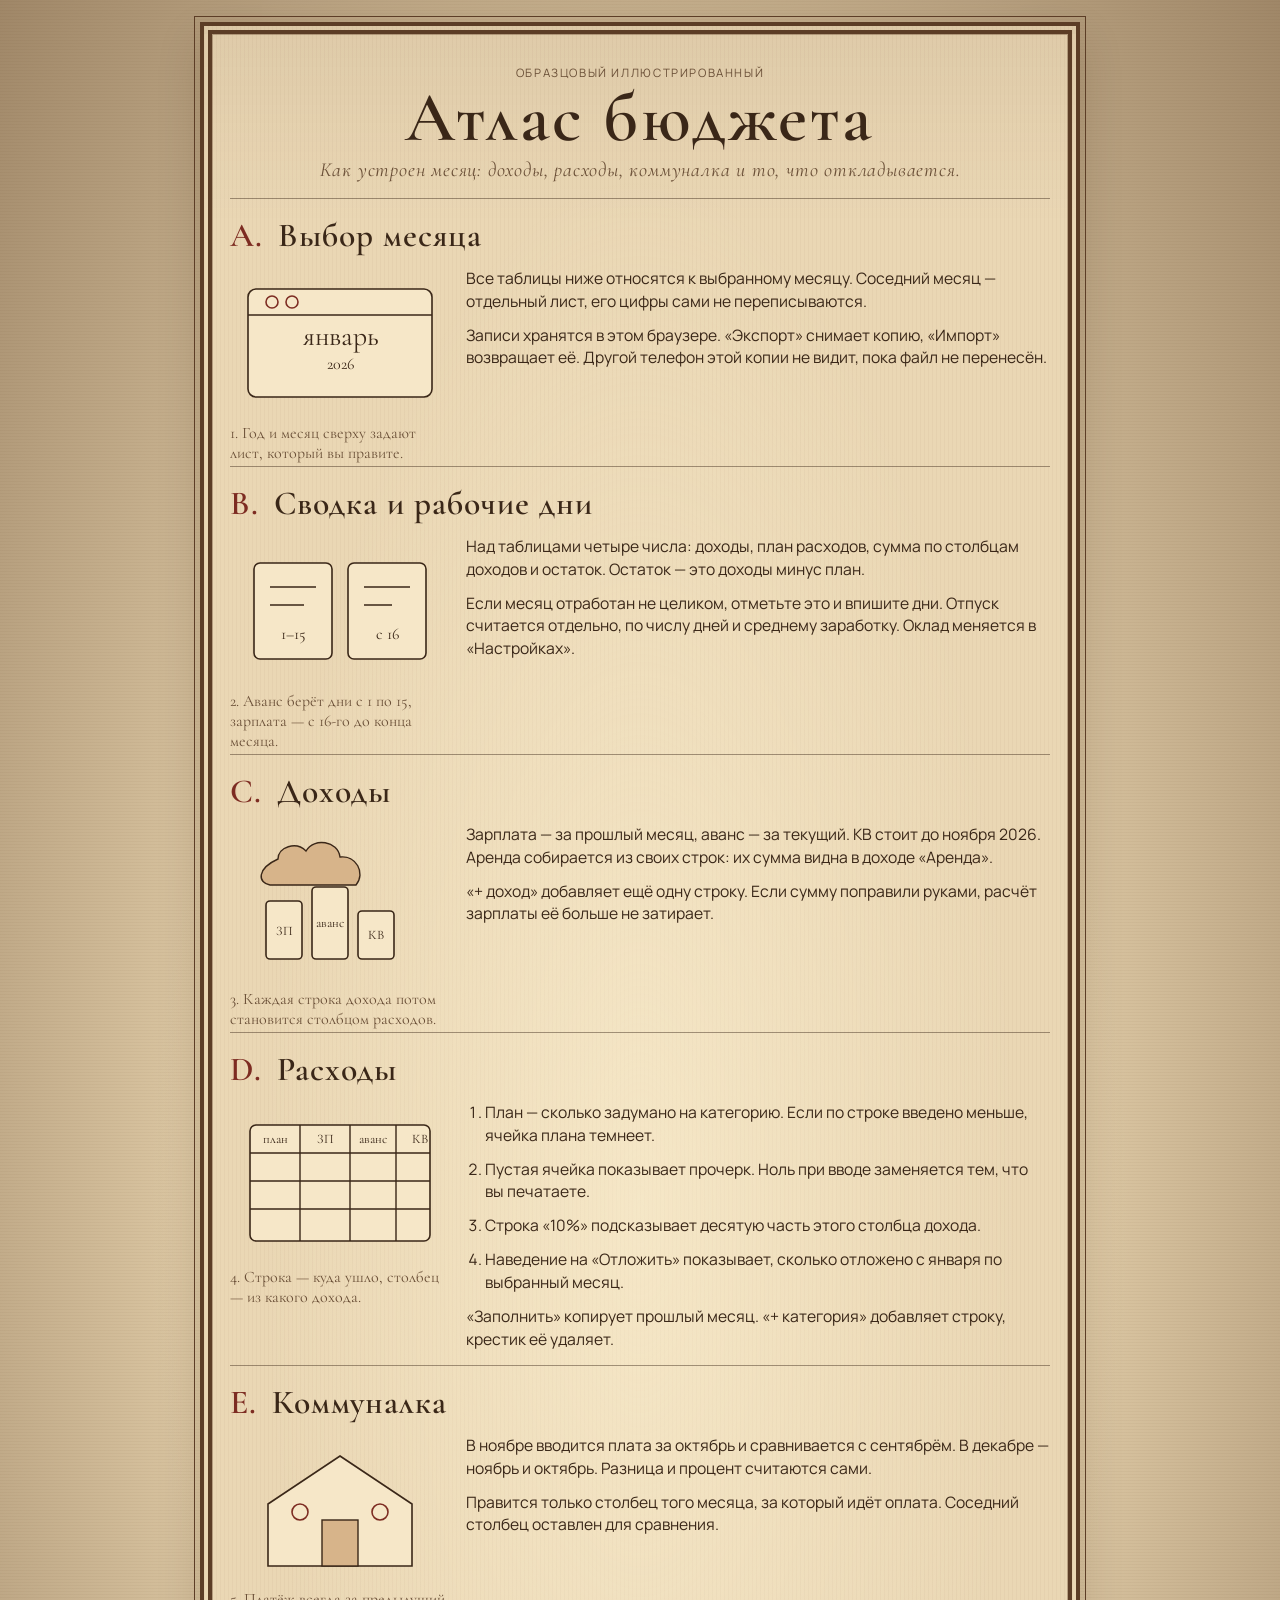
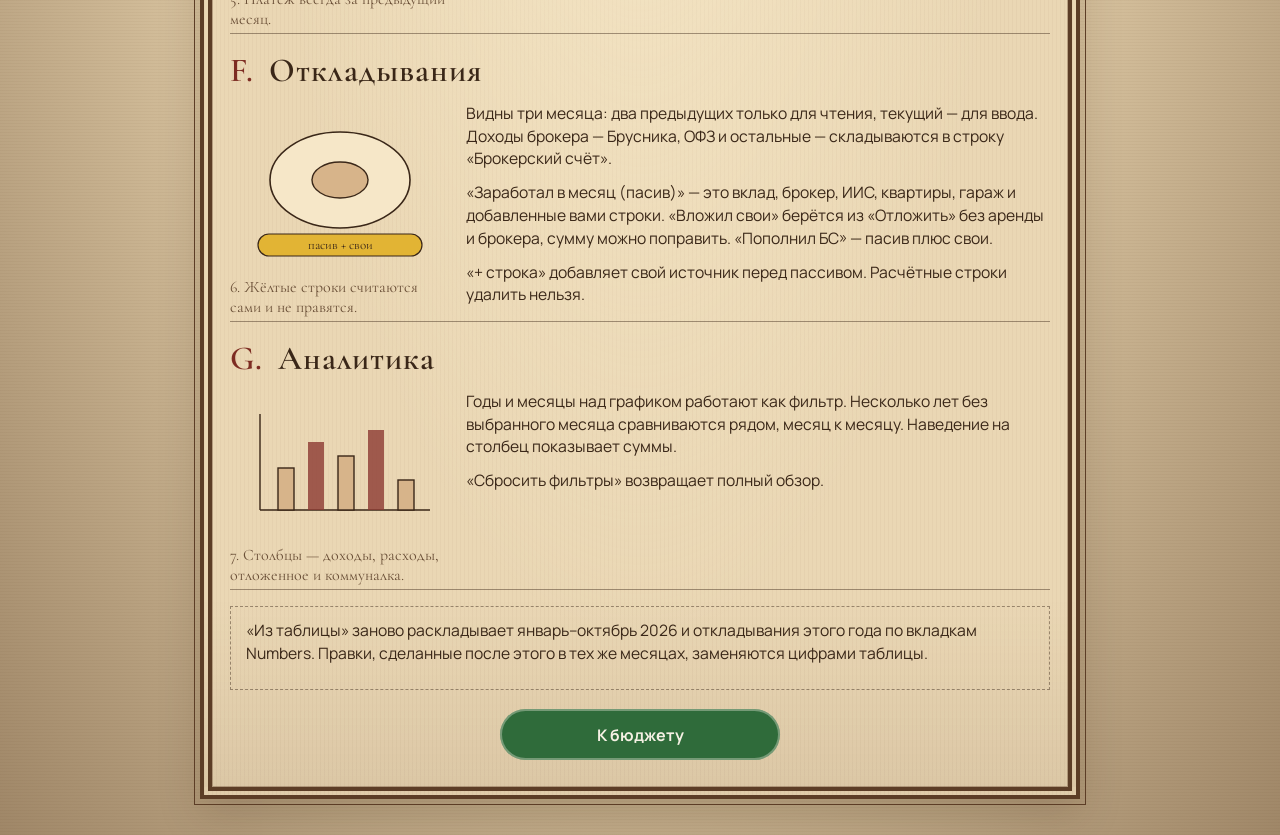
==== guide.html @ ce314560 "Fill own savings from set-aside columns except rent and broker. Co-authored-by: Cursor <cursoragent@" ====
<!DOCTYPE html>
<html lang="ru">
<head>
  <meta charset="UTF-8" />
  <meta name="viewport" content="width=device-width, initial-scale=1" />
  <title>Атлас бюджета</title>
  <link rel="preconnect" href="https://fonts.googleapis.com" />
  <link rel="preconnect" href="https://fonts.gstatic.com" crossorigin />
  <link href="https://fonts.googleapis.com/css2?family=Cormorant+Garamond:ital,wght@0,500;0,600;0,700;1,500&family=Manrope:wght@500;700&display=swap" rel="stylesheet" />
  <link rel="stylesheet" href="guide.css?v=1.24.0" />
</head>
<body>
  <article class="plate">
    <header class="mast">
      <p class="eyebrow">Образцовый иллюстрированный</p>
      <h1>Атлас бюджета</h1>
      <p class="lede">Как устроен месяц: доходы, расходы, коммуналка и то, что откладывается.</p>
    </header>

    <section class="block">
      <h2><span>A.</span> Выбор месяца</h2>
      <div class="row">
        <figure>
          <svg viewBox="0 0 220 150" aria-hidden="true">
            <rect x="18" y="22" width="184" height="108" rx="8" class="card" />
            <path d="M18 48h184" class="ink" />
            <circle cx="42" cy="35" r="6" class="mark" />
            <circle cx="62" cy="35" r="6" class="mark" />
            <text x="110" y="78" text-anchor="middle" class="label">январь</text>
            <text x="110" y="102" text-anchor="middle" class="small">2026</text>
          </svg>
          <figcaption>1. Год и месяц сверху задают лист, который вы правите.</figcaption>
        </figure>
        <div class="copy">
          <p>Все таблицы ниже относятся к выбранному месяцу. Соседний месяц — отдельный лист, его цифры сами не переписываются.</p>
          <p>Записи хранятся в этом браузере. «Экспорт» снимает копию, «Импорт» возвращает её. Другой телефон этой копии не видит, пока файл не перенесён.</p>
        </div>
      </div>
    </section>

    <section class="block">
      <h2><span>B.</span> Сводка и рабочие дни</h2>
      <div class="row">
        <figure>
          <svg viewBox="0 0 220 150" aria-hidden="true">
            <rect x="24" y="28" width="78" height="96" rx="6" class="card" />
            <rect x="118" y="28" width="78" height="96" rx="6" class="card" />
            <path d="M40 52h46M40 70h34M134 52h46M134 70h28" class="ink" />
            <text x="63" y="104" text-anchor="middle" class="small">1–15</text>
            <text x="157" y="104" text-anchor="middle" class="small">с 16</text>
          </svg>
          <figcaption>2. Аванс берёт дни с 1 по 15, зарплата — с 16-го до конца месяца.</figcaption>
        </figure>
        <div class="copy">
          <p>Над таблицами четыре числа: доходы, план расходов, сумма по столбцам доходов и остаток. Остаток — это доходы минус план.</p>
          <p>Если месяц отработан не целиком, отметьте это и впишите дни. Отпуск считается отдельно, по числу дней и среднему заработку. Оклад меняется в «Настройках».</p>
        </div>
      </div>
    </section>

    <section class="block">
      <h2><span>C.</span> Доходы</h2>
      <div class="row">
        <figure>
          <svg viewBox="0 0 220 160" aria-hidden="true">
            <path d="M48 36c0-12 18-18 28-8 8-14 32-10 34 6 16-2 26 16 16 28H40c-12-2-14-16 8-26z" class="wash" />
            <rect x="36" y="78" width="36" height="58" rx="4" class="card" />
            <rect x="82" y="64" width="36" height="72" rx="4" class="card" />
            <rect x="128" y="88" width="36" height="48" rx="4" class="card" />
            <text x="54" y="112" text-anchor="middle" class="tiny">ЗП</text>
            <text x="100" y="104" text-anchor="middle" class="tiny">аванс</text>
            <text x="146" y="116" text-anchor="middle" class="tiny">КВ</text>
          </svg>
          <figcaption>3. Каждая строка дохода потом становится столбцом расходов.</figcaption>
        </figure>
        <div class="copy">
          <p>Зарплата — за прошлый месяц, аванс — за текущий. КВ стоит до ноября 2026. Аренда собирается из своих строк: их сумма видна в доходе «Аренда».</p>
          <p>«+ доход» добавляет ещё одну строку. Если сумму поправили руками, расчёт зарплаты её больше не затирает.</p>
        </div>
      </div>
    </section>

    <section class="block">
      <h2><span>D.</span> Расходы</h2>
      <div class="row">
        <figure>
          <svg viewBox="0 0 220 160" aria-hidden="true">
            <rect x="20" y="24" width="180" height="116" rx="6" class="card" />
            <path d="M20 52h180M20 80h180M20 108h180M70 24v116M120 24v116M166 24v116" class="ink" />
            <text x="45" y="42" text-anchor="middle" class="tiny">план</text>
            <text x="95" y="42" text-anchor="middle" class="tiny">ЗП</text>
            <text x="143" y="42" text-anchor="middle" class="tiny">аванс</text>
            <text x="190" y="42" text-anchor="middle" class="tiny">КВ</text>
          </svg>
          <figcaption>4. Строка — куда ушло, столбец — из какого дохода.</figcaption>
        </figure>
        <div class="copy">
          <ol>
            <li>План — сколько задумано на категорию. Если по строке введено меньше, ячейка плана темнеет.</li>
            <li>Пустая ячейка показывает прочерк. Ноль при вводе заменяется тем, что вы печатаете.</li>
            <li>Строка «10%» подсказывает десятую часть этого столбца дохода.</li>
            <li>Наведение на «Отложить» показывает, сколько отложено с января по выбранный месяц.</li>
          </ol>
          <p>«Заполнить» копирует прошлый месяц. «+ категория» добавляет строку, крестик её удаляет.</p>
        </div>
      </div>
    </section>

    <section class="block">
      <h2><span>E.</span> Коммуналка</h2>
      <div class="row">
        <figure>
          <svg viewBox="0 0 220 150" aria-hidden="true">
            <path d="M110 22l72 48v62H38V70z" class="card" />
            <rect x="92" y="86" width="36" height="46" class="wash" />
            <circle cx="70" cy="78" r="8" class="mark" />
            <circle cx="150" cy="78" r="8" class="mark" />
          </svg>
          <figcaption>5. Платёж всегда за предыдущий месяц.</figcaption>
        </figure>
        <div class="copy">
          <p>В ноябре вводится плата за октябрь и сравнивается с сентябрём. В декабре — ноябрь и октябрь. Разница и процент считаются сами.</p>
          <p>Правится только столбец того месяца, за который идёт оплата. Соседний столбец оставлен для сравнения.</p>
        </div>
      </div>
    </section>

    <section class="block">
      <h2><span>F.</span> Откладывания</h2>
      <div class="row">
        <figure>
          <svg viewBox="0 0 220 170" aria-hidden="true">
            <ellipse cx="110" cy="78" rx="70" ry="48" class="card" />
            <ellipse cx="110" cy="78" rx="28" ry="18" class="wash" />
            <rect x="28" y="132" width="164" height="22" rx="11" class="gold" />
            <text x="110" y="147" text-anchor="middle" class="tiny">пасив + свои</text>
          </svg>
          <figcaption>6. Жёлтые строки считаются сами и не правятся.</figcaption>
        </figure>
        <div class="copy">
          <p>Видны три месяца: два предыдущих только для чтения, текущий — для ввода. Доходы брокера — Брусника, ОФЗ и остальные — складываются в строку «Брокерский счёт».</p>
          <p>«Заработал в месяц (пасив)» — это вклад, брокер, ИИС, квартиры, гараж и добавленные вами строки. «Вложил свои» берётся из «Отложить» без аренды и брокера, сумму можно поправить. «Пополнил БС» — пасив плюс свои.</p>
          <p>«+ строка» добавляет свой источник перед пассивом. Расчётные строки удалить нельзя.</p>
        </div>
      </div>
    </section>

    <section class="block">
      <h2><span>G.</span> Аналитика</h2>
      <div class="row">
        <figure>
          <svg viewBox="0 0 220 150" aria-hidden="true">
            <path d="M30 120h170M30 120V24" class="ink" />
            <rect x="48" y="78" width="16" height="42" class="wash" />
            <rect x="78" y="52" width="16" height="68" class="mark-fill" />
            <rect x="108" y="66" width="16" height="54" class="wash" />
            <rect x="138" y="40" width="16" height="80" class="mark-fill" />
            <rect x="168" y="90" width="16" height="30" class="wash" />
          </svg>
          <figcaption>7. Столбцы — доходы, расходы, отложенное и коммуналка.</figcaption>
        </figure>
        <div class="copy">
          <p>Годы и месяцы над графиком работают как фильтр. Несколько лет без выбранного месяца сравниваются рядом, месяц к месяцу. Наведение на столбец показывает суммы.</p>
          <p>«Сбросить фильтры» возвращает полный обзор.</p>
        </div>
      </div>
    </section>

    <aside class="note">
      <p>«Из таблицы» заново раскладывает январь–октябрь 2026 и откладывания этого года по вкладкам Numbers. Правки, сделанные после этого в тех же месяцах, заменяются цифрами таблицы.</p>
    </aside>

    <a class="seal" href="index.html">К бюджету</a>
  </article>
</body>
</html>
---- guide.css ----
:root {
  --ink: #3a2718;
  --ink-soft: #6b5038;
  --paper: #e7d3ae;
  --paper-deep: #c9ae7e;
  --line: rgba(58, 39, 24, 0.45);
  --blood: #7d2c22;
  --gold: #e2b434;
}

* { box-sizing: border-box; }

body {
  margin: 0;
  min-height: 100vh;
  color: var(--ink);
  font-family: "Manrope", sans-serif;
  background:
    radial-gradient(ellipse at center, rgba(255, 236, 196, 0.35), transparent 55%),
    radial-gradient(ellipse at center, transparent 40%, rgba(72, 42, 18, 0.45) 100%),
    repeating-linear-gradient(0deg, rgba(90, 55, 20, 0.04) 0 1px, transparent 1px 3px),
    var(--paper);
}

.plate {
  width: min(880px, calc(100% - 1.5rem));
  margin: 1.4rem auto 2.2rem;
  padding: 1.5rem 1.15rem 1.7rem;
  border: 12px double #5c3d26;
  outline: 1px solid #5c3d26;
  outline-offset: 5px;
  background:
    radial-gradient(ellipse at center, rgba(255, 244, 214, 0.55), transparent 62%),
    linear-gradient(180deg, rgba(92, 61, 38, 0.08), transparent 8% 92%, rgba(92, 61, 38, 0.1)),
    repeating-linear-gradient(90deg, rgba(90, 55, 20, 0.035) 0 1px, transparent 1px 4px),
    #ead7b4;
  box-shadow:
    inset 0 0 0 1px rgba(92, 61, 38, 0.35),
    0 18px 40px rgba(48, 28, 10, 0.18);
}

.mast {
  text-align: center;
  padding: 0.4rem 0.6rem 1rem;
  border-bottom: 1px solid var(--line);
}

.eyebrow,
.lede {
  margin: 0;
  letter-spacing: 0.14em;
  text-transform: uppercase;
  font-size: 0.72rem;
  color: var(--ink-soft);
}

h1 {
  margin: 0.35rem 0;
  font-family: "Cormorant Garamond", serif;
  font-size: clamp(2.6rem, 8vw, 4.4rem);
  font-weight: 600;
  letter-spacing: 0.04em;
  line-height: 0.95;
}

.lede {
  letter-spacing: 0.04em;
  text-transform: none;
  font-family: "Cormorant Garamond", serif;
  font-size: 1.25rem;
  font-style: italic;
}

.block {
  padding: 1rem 0 0.2rem;
  border-bottom: 1px solid var(--line);
}

h2 {
  margin: 0 0 0.7rem;
  font-family: "Cormorant Garamond", serif;
  font-size: clamp(1.6rem, 4vw, 2.1rem);
  font-weight: 600;
  letter-spacing: 0.03em;
}

h2 span {
  color: var(--blood);
  margin-right: 0.35rem;
}

.row {
  display: grid;
  grid-template-columns: 220px 1fr;
  gap: 1rem;
  align-items: start;
}

figure {
  margin: 0;
}

svg {
  width: 100%;
  height: auto;
  display: block;
}

.card {
  fill: #f6e7c8;
  stroke: var(--ink);
  stroke-width: 1.6;
}

.ink {
  fill: none;
  stroke: var(--ink);
  stroke-width: 1.4;
}

.wash {
  fill: #d7b48a;
  stroke: var(--ink);
  stroke-width: 1.4;
}

.mark {
  fill: none;
  stroke: var(--blood);
  stroke-width: 1.6;
}

.mark-fill {
  fill: #8d3a32;
  opacity: 0.8;
}

.gold {
  fill: var(--gold);
  stroke: var(--ink);
  stroke-width: 1.2;
}

.label,
.small,
.tiny {
  fill: var(--ink);
  font-family: "Cormorant Garamond", serif;
}

.label { font-size: 28px; }
.small { font-size: 16px; }
.tiny { font-size: 13px; }

figcaption {
  margin-top: 0.35rem;
  font-family: "Cormorant Garamond", serif;
  font-size: 1rem;
  line-height: 1.25;
  color: var(--ink-soft);
}

.copy p,
.copy li,
.note p {
  margin: 0 0 0.7rem;
  font-size: 0.98rem;
  line-height: 1.45;
}

.copy ol {
  margin: 0 0 0.7rem;
  padding-left: 1.15rem;
}

.copy li + li { margin-top: 0.35rem; }

.note {
  margin-top: 1rem;
  padding: 0.8rem 0.9rem;
  border: 1px dashed var(--line);
}

.seal {
  display: flex;
  align-items: center;
  justify-content: center;
  width: min(100%, 280px);
  min-height: 3.2rem;
  margin: 1.2rem auto 0;
  border-radius: 999px;
  background: #2f6b3a;
  color: #f6f1e4;
  font-weight: 700;
  text-decoration: none;
  box-shadow: inset 0 0 0 2px rgba(246, 241, 228, 0.35);
}

@media (max-width: 680px) {
  .plate { outline-offset: 3px; }
  .row { grid-template-columns: 1fr; }
  figure { max-width: 240px; }
}
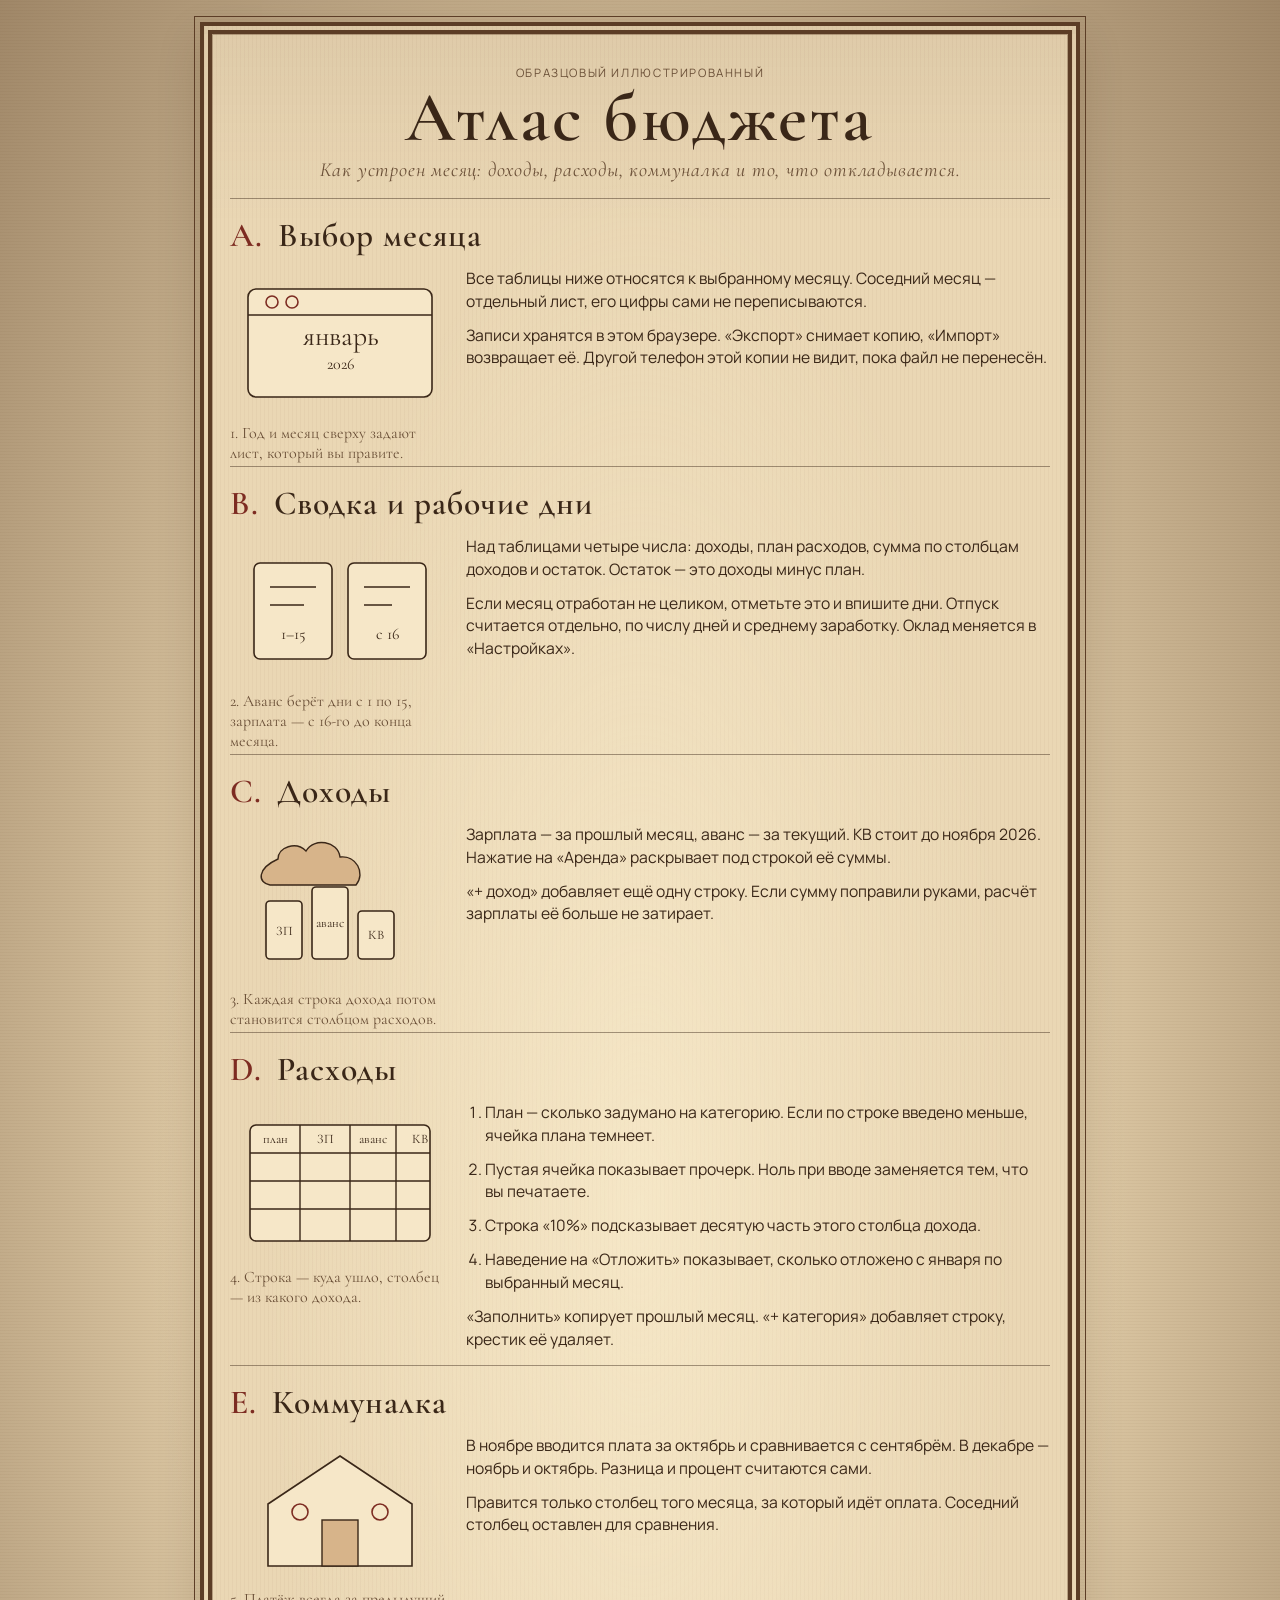
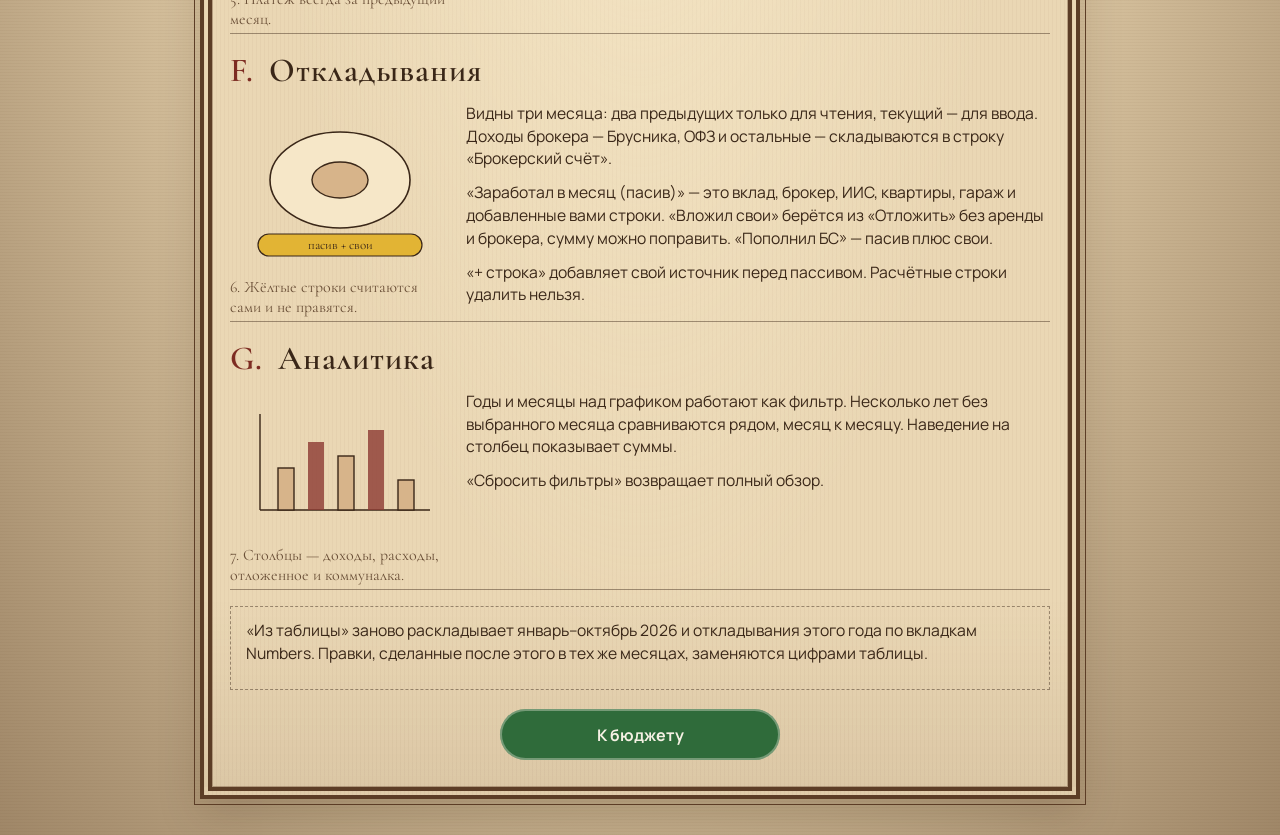
==== commit 027b6139: "Remove the IIS 3 row from savings on every month. Co-authored-by: Cursor <cursoragent@cursor.com>" ====
--- a/guide.html
+++ b/guide.html
@@ -7,7 +7,7 @@
   <link rel="preconnect" href="https://fonts.googleapis.com" />
   <link rel="preconnect" href="https://fonts.gstatic.com" crossorigin />
   <link href="https://fonts.googleapis.com/css2?family=Cormorant+Garamond:ital,wght@0,500;0,600;0,700;1,500&family=Manrope:wght@500;700&display=swap" rel="stylesheet" />
-  <link rel="stylesheet" href="guide.css?v=1.24.0" />
+  <link rel="stylesheet" href="guide.css?v=1.26.0" />
 </head>
 <body>
   <article class="plate">
@@ -74,7 +74,7 @@
           <figcaption>3. Каждая строка дохода потом становится столбцом расходов.</figcaption>
         </figure>
         <div class="copy">
-          <p>Зарплата — за прошлый месяц, аванс — за текущий. КВ стоит до ноября 2026. Аренда собирается из своих строк: их сумма видна в доходе «Аренда».</p>
+          <p>Зарплата — за прошлый месяц, аванс — за текущий. КВ стоит до ноября 2026. Нажатие на «Аренда» раскрывает под строкой её суммы.</p>
           <p>«+ доход» добавляет ещё одну строку. Если сумму поправили руками, расчёт зарплаты её больше не затирает.</p>
         </div>
       </div>
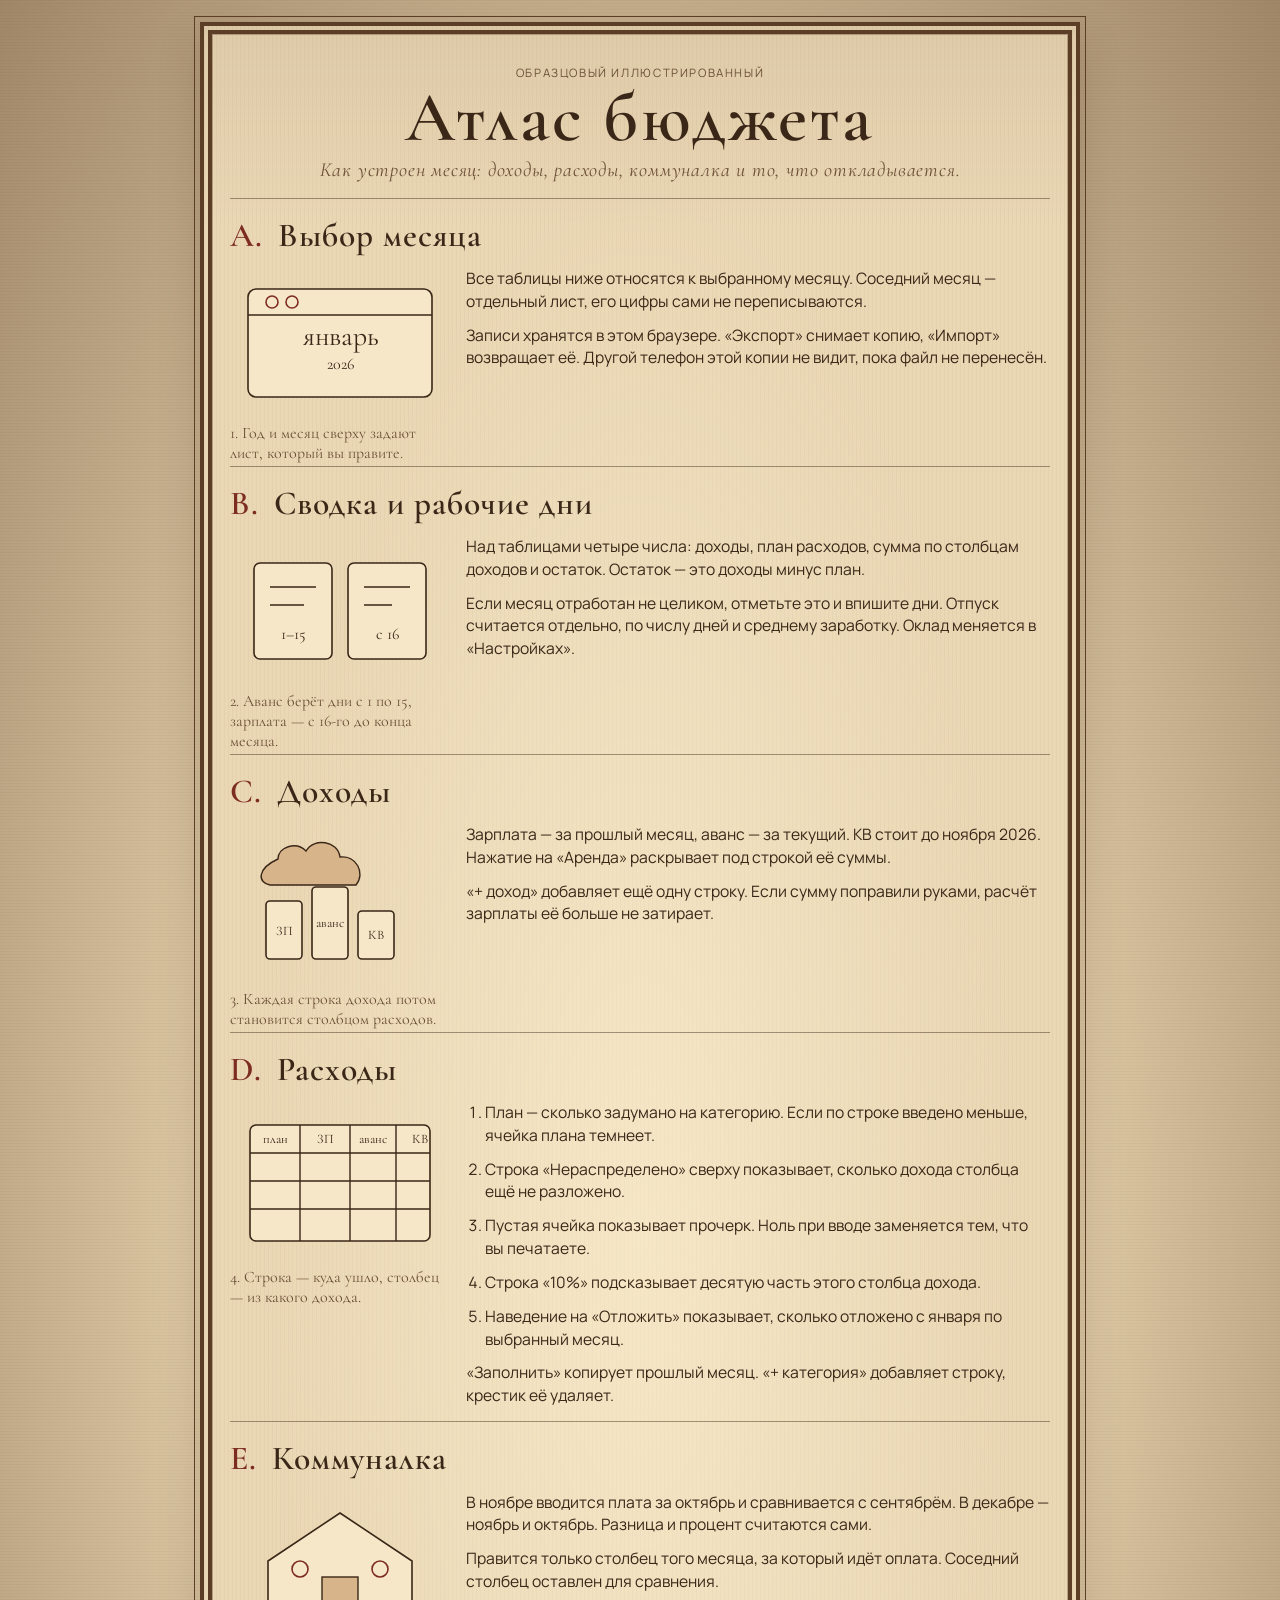
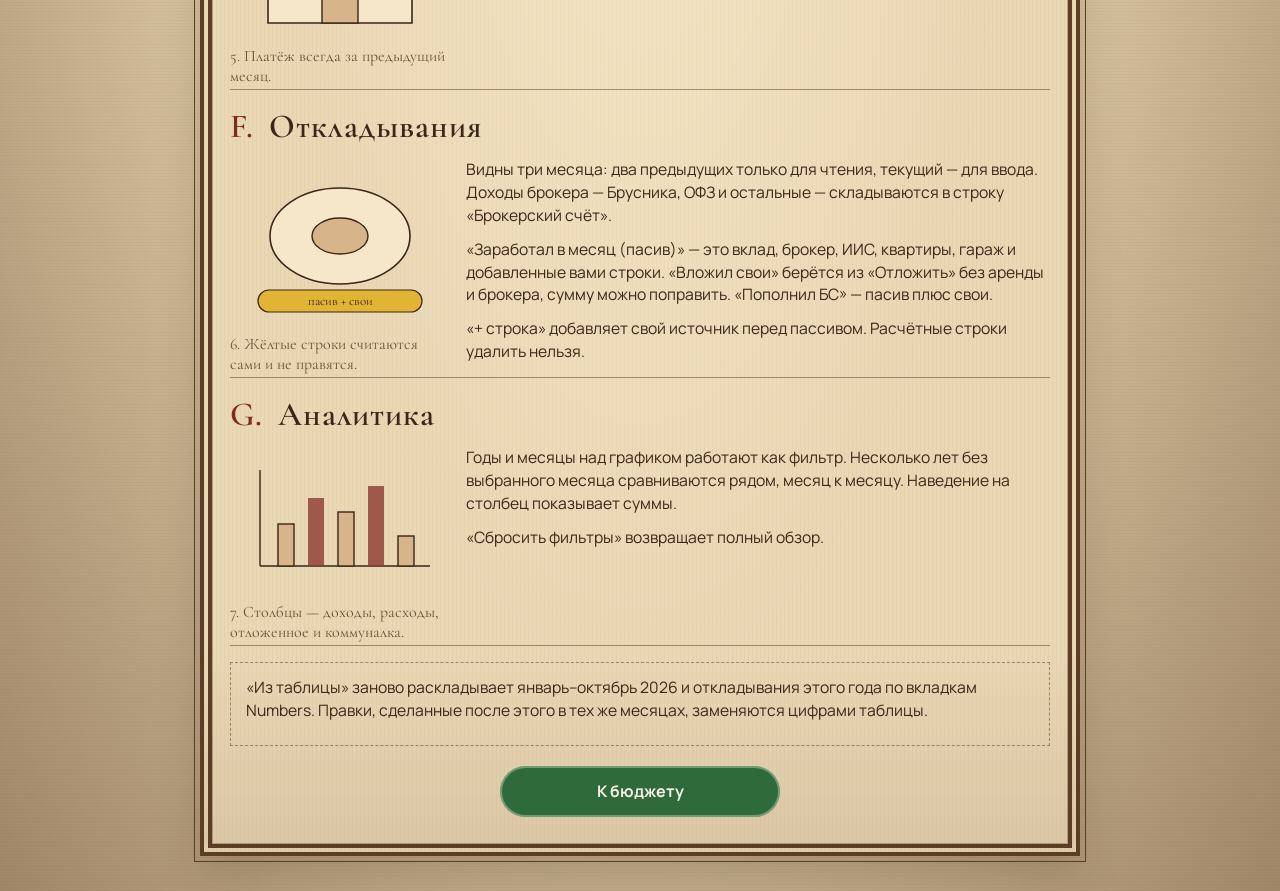
==== commit 579f2a16: "Show how much income is still unallocated at the top of expenses. Co-authored-by: Cursor <cursoragen" ====
--- a/guide.html
+++ b/guide.html
@@ -7,7 +7,7 @@
   <link rel="preconnect" href="https://fonts.googleapis.com" />
   <link rel="preconnect" href="https://fonts.gstatic.com" crossorigin />
   <link href="https://fonts.googleapis.com/css2?family=Cormorant+Garamond:ital,wght@0,500;0,600;0,700;1,500&family=Manrope:wght@500;700&display=swap" rel="stylesheet" />
-  <link rel="stylesheet" href="guide.css?v=1.26.0" />
+  <link rel="stylesheet" href="guide.css?v=1.28.0" />
 </head>
 <body>
   <article class="plate">
@@ -97,6 +97,7 @@
         <div class="copy">
           <ol>
             <li>План — сколько задумано на категорию. Если по строке введено меньше, ячейка плана темнеет.</li>
+            <li>Строка «Нераспределено» сверху показывает, сколько дохода столбца ещё не разложено.</li>
             <li>Пустая ячейка показывает прочерк. Ноль при вводе заменяется тем, что вы печатаете.</li>
             <li>Строка «10%» подсказывает десятую часть этого столбца дохода.</li>
             <li>Наведение на «Отложить» показывает, сколько отложено с января по выбранный месяц.</li>
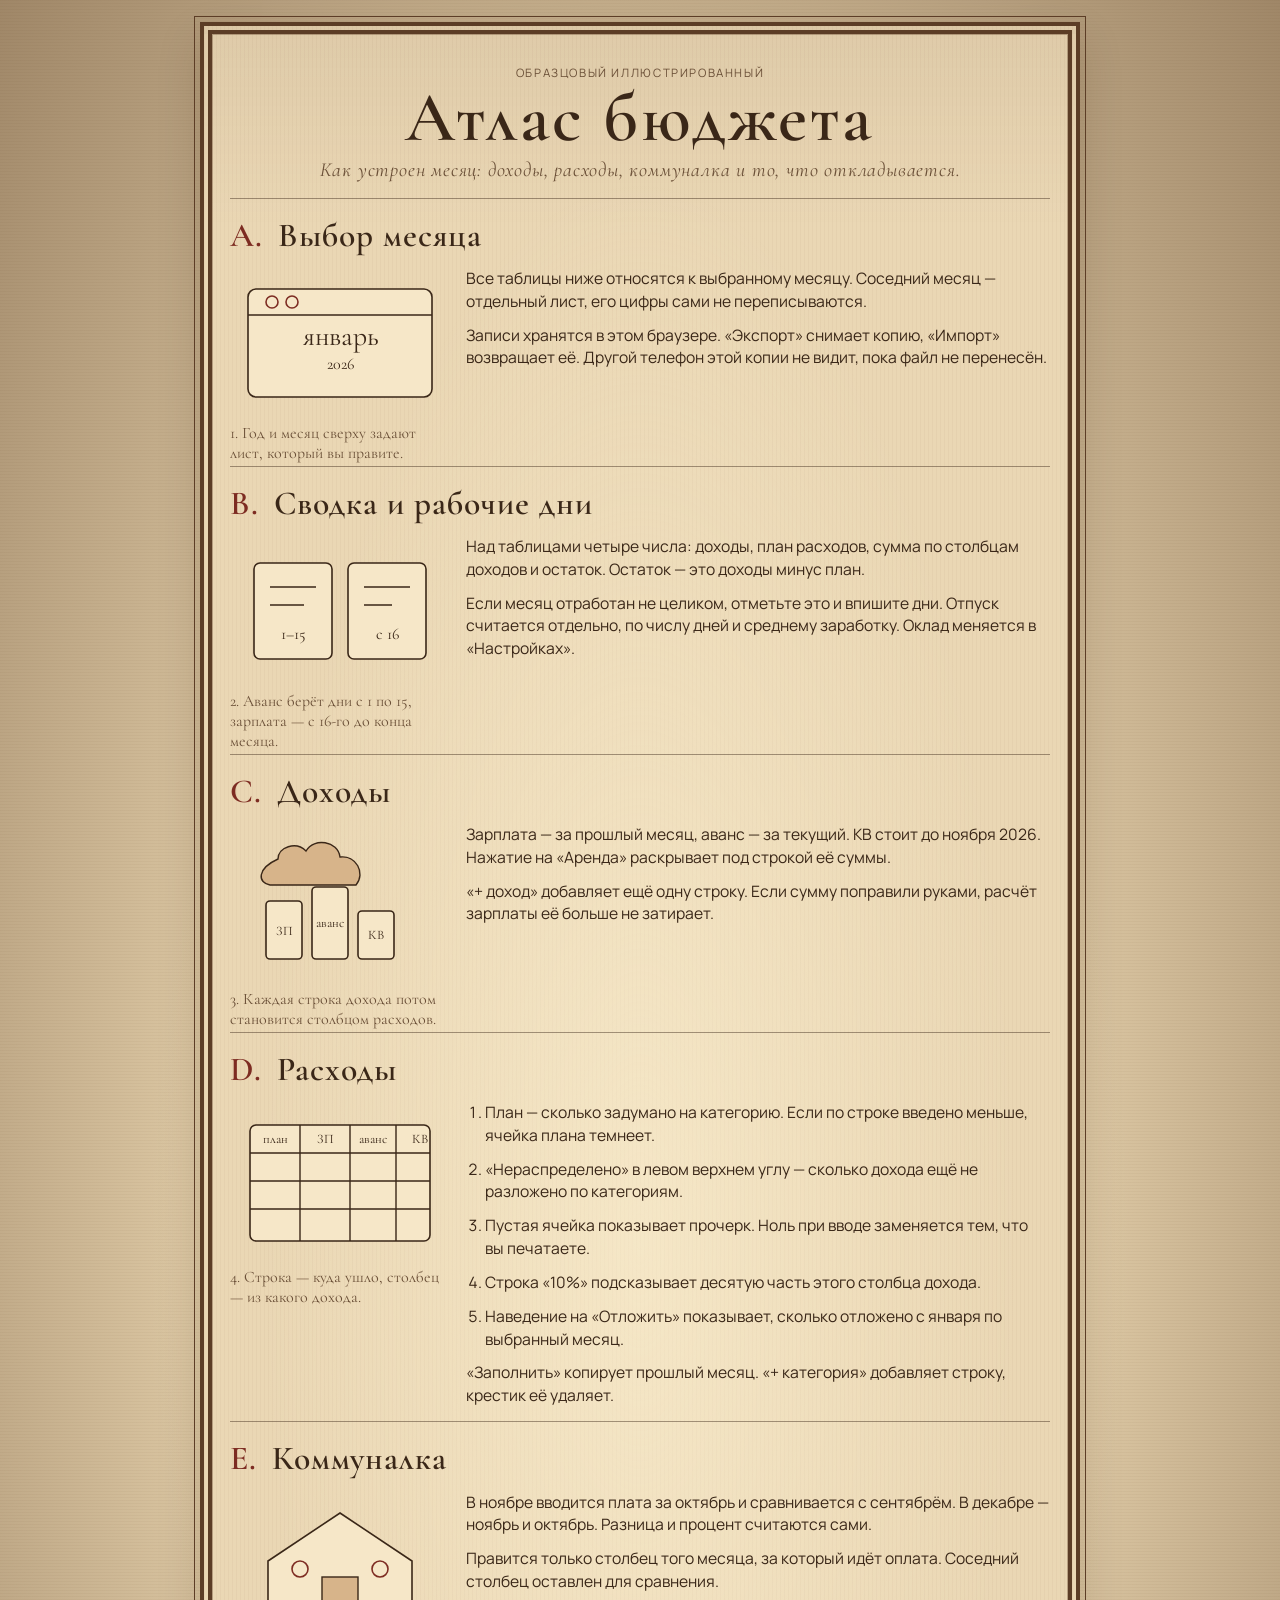
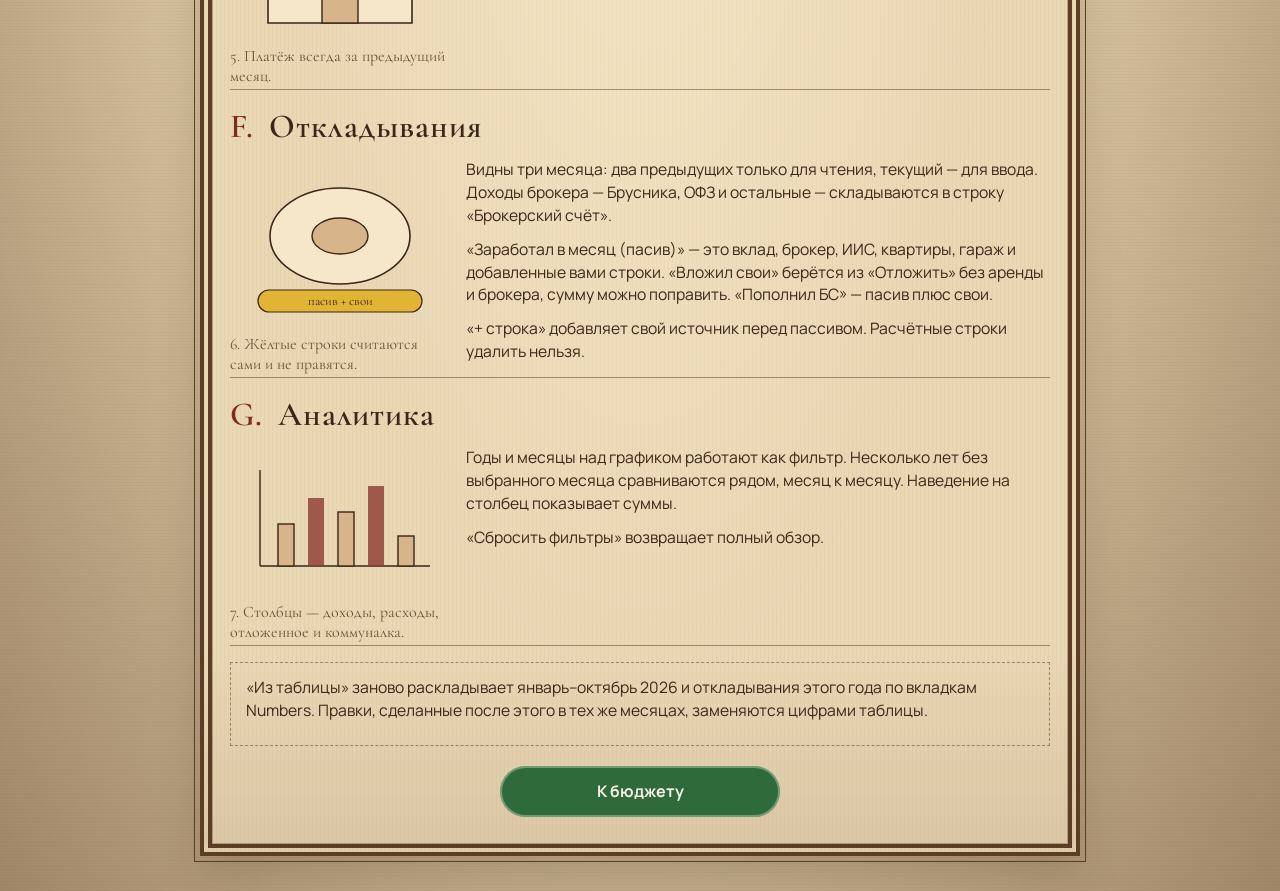
==== commit 888b5fe3: "Show the unallocated amount as text in the top-left of expenses. Co-authored-by: Cursor <cursoragent" ====
--- a/guide.html
+++ b/guide.html
@@ -7,7 +7,7 @@
   <link rel="preconnect" href="https://fonts.googleapis.com" />
   <link rel="preconnect" href="https://fonts.gstatic.com" crossorigin />
   <link href="https://fonts.googleapis.com/css2?family=Cormorant+Garamond:ital,wght@0,500;0,600;0,700;1,500&family=Manrope:wght@500;700&display=swap" rel="stylesheet" />
-  <link rel="stylesheet" href="guide.css?v=1.28.0" />
+  <link rel="stylesheet" href="guide.css?v=1.28.2" />
 </head>
 <body>
   <article class="plate">
@@ -97,7 +97,7 @@
         <div class="copy">
           <ol>
             <li>План — сколько задумано на категорию. Если по строке введено меньше, ячейка плана темнеет.</li>
-            <li>Строка «Нераспределено» сверху показывает, сколько дохода столбца ещё не разложено.</li>
+            <li>«Нераспределено» в левом верхнем углу — сколько дохода ещё не разложено по категориям.</li>
             <li>Пустая ячейка показывает прочерк. Ноль при вводе заменяется тем, что вы печатаете.</li>
             <li>Строка «10%» подсказывает десятую часть этого столбца дохода.</li>
             <li>Наведение на «Отложить» показывает, сколько отложено с января по выбранный месяц.</li>
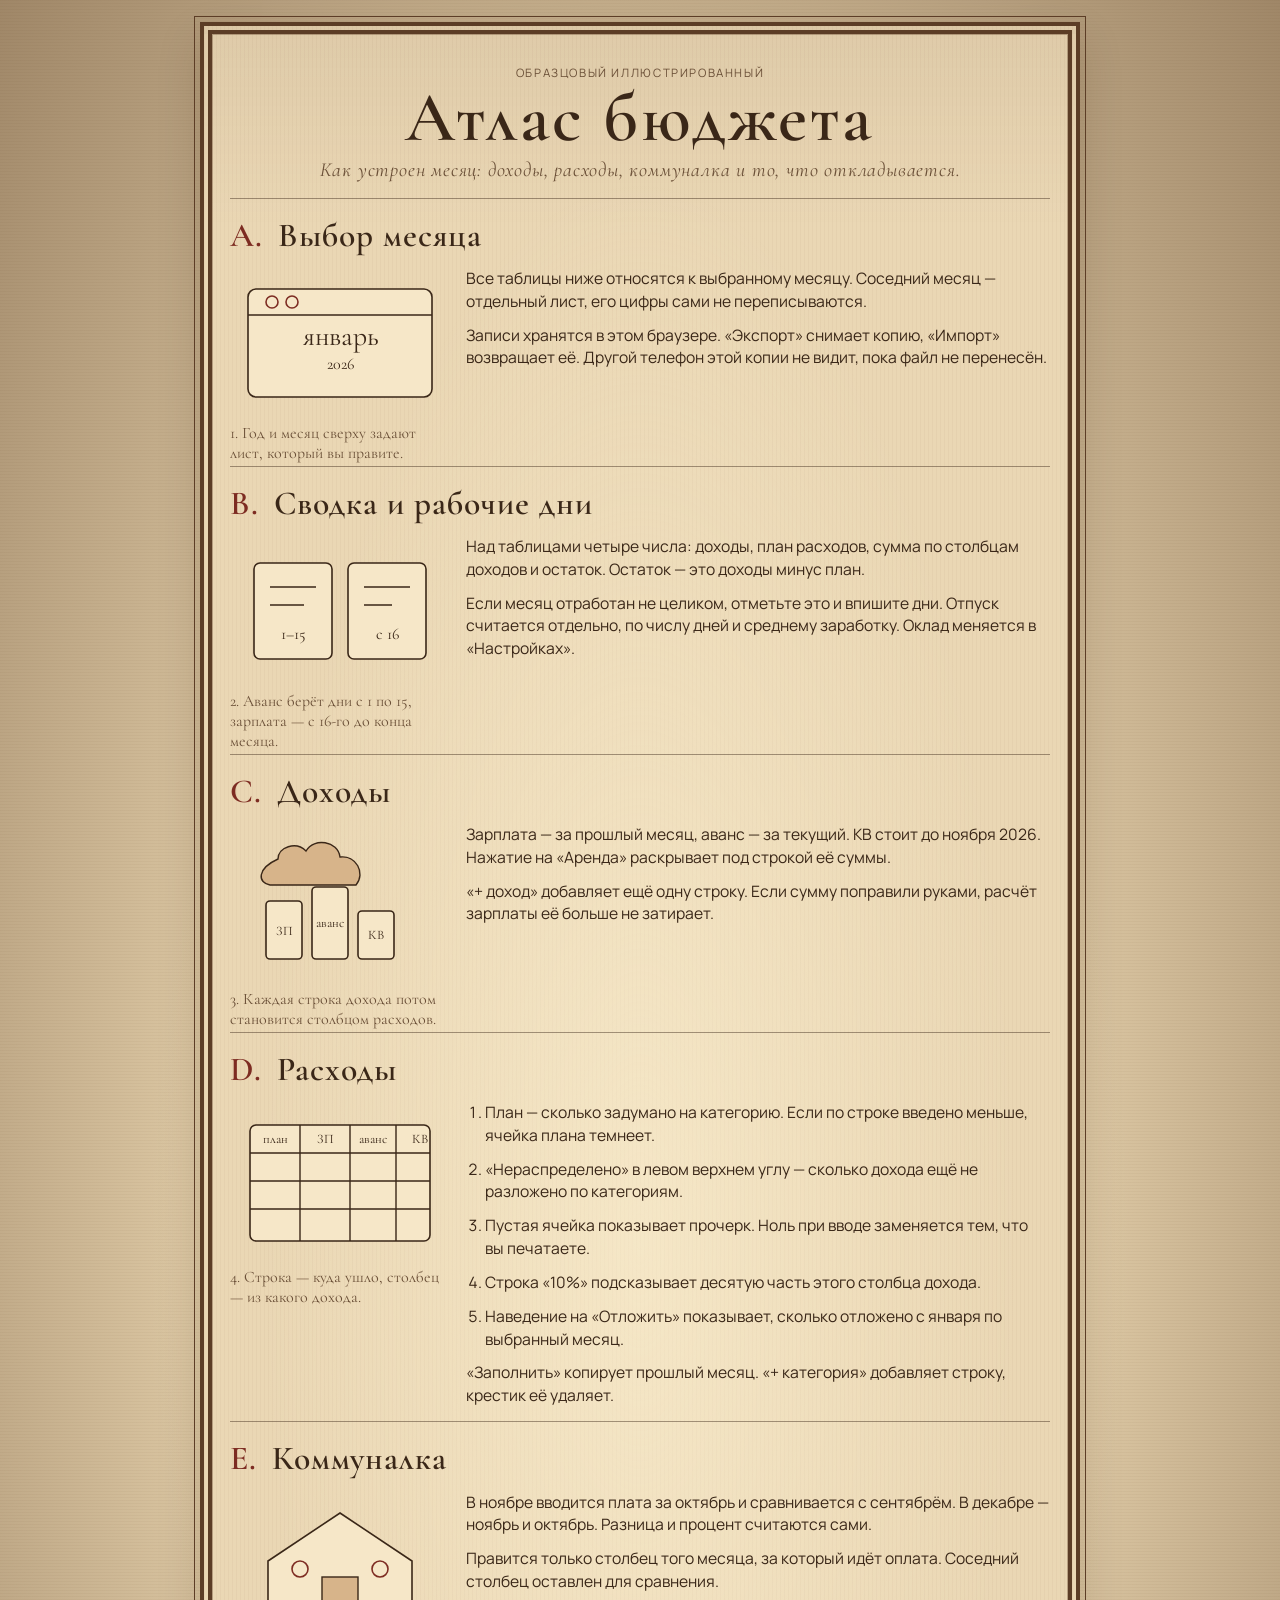
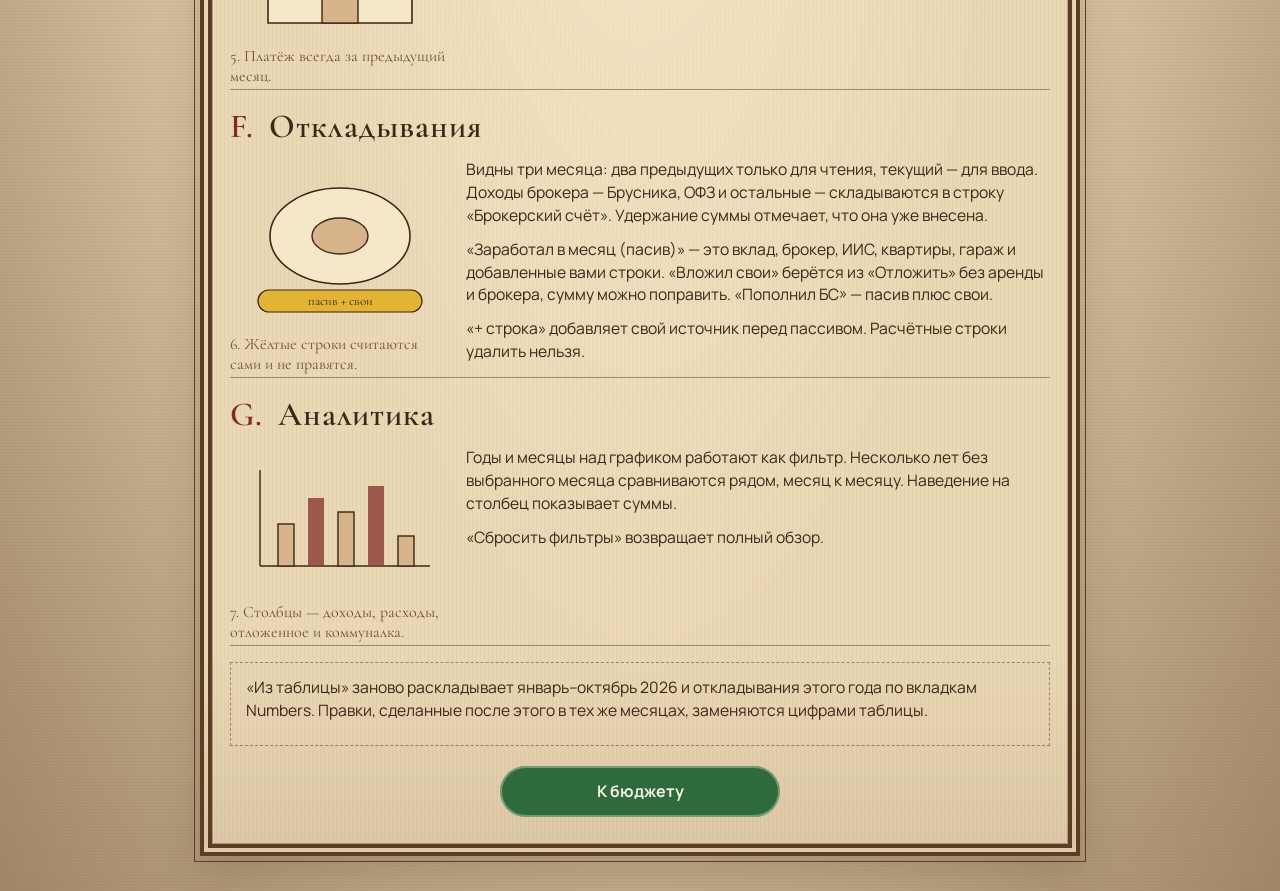
==== commit 7e5db9b2: "Mark a savings amount as paid by holding the cell. Co-authored-by: Cursor <cursoragent@cursor.com>" ====
--- a/guide.html
+++ b/guide.html
@@ -7,7 +7,7 @@
   <link rel="preconnect" href="https://fonts.googleapis.com" />
   <link rel="preconnect" href="https://fonts.gstatic.com" crossorigin />
   <link href="https://fonts.googleapis.com/css2?family=Cormorant+Garamond:ital,wght@0,500;0,600;0,700;1,500&family=Manrope:wght@500;700&display=swap" rel="stylesheet" />
-  <link rel="stylesheet" href="guide.css?v=1.28.2" />
+  <link rel="stylesheet" href="guide.css?v=1.28.3" />
 </head>
 <body>
   <article class="plate">
@@ -139,7 +139,7 @@
           <figcaption>6. Жёлтые строки считаются сами и не правятся.</figcaption>
         </figure>
         <div class="copy">
-          <p>Видны три месяца: два предыдущих только для чтения, текущий — для ввода. Доходы брокера — Брусника, ОФЗ и остальные — складываются в строку «Брокерский счёт».</p>
+          <p>Видны три месяца: два предыдущих только для чтения, текущий — для ввода. Доходы брокера — Брусника, ОФЗ и остальные — складываются в строку «Брокерский счёт». Удержание суммы отмечает, что она уже внесена.</p>
           <p>«Заработал в месяц (пасив)» — это вклад, брокер, ИИС, квартиры, гараж и добавленные вами строки. «Вложил свои» берётся из «Отложить» без аренды и брокера, сумму можно поправить. «Пополнил БС» — пасив плюс свои.</p>
           <p>«+ строка» добавляет свой источник перед пассивом. Расчётные строки удалить нельзя.</p>
         </div>
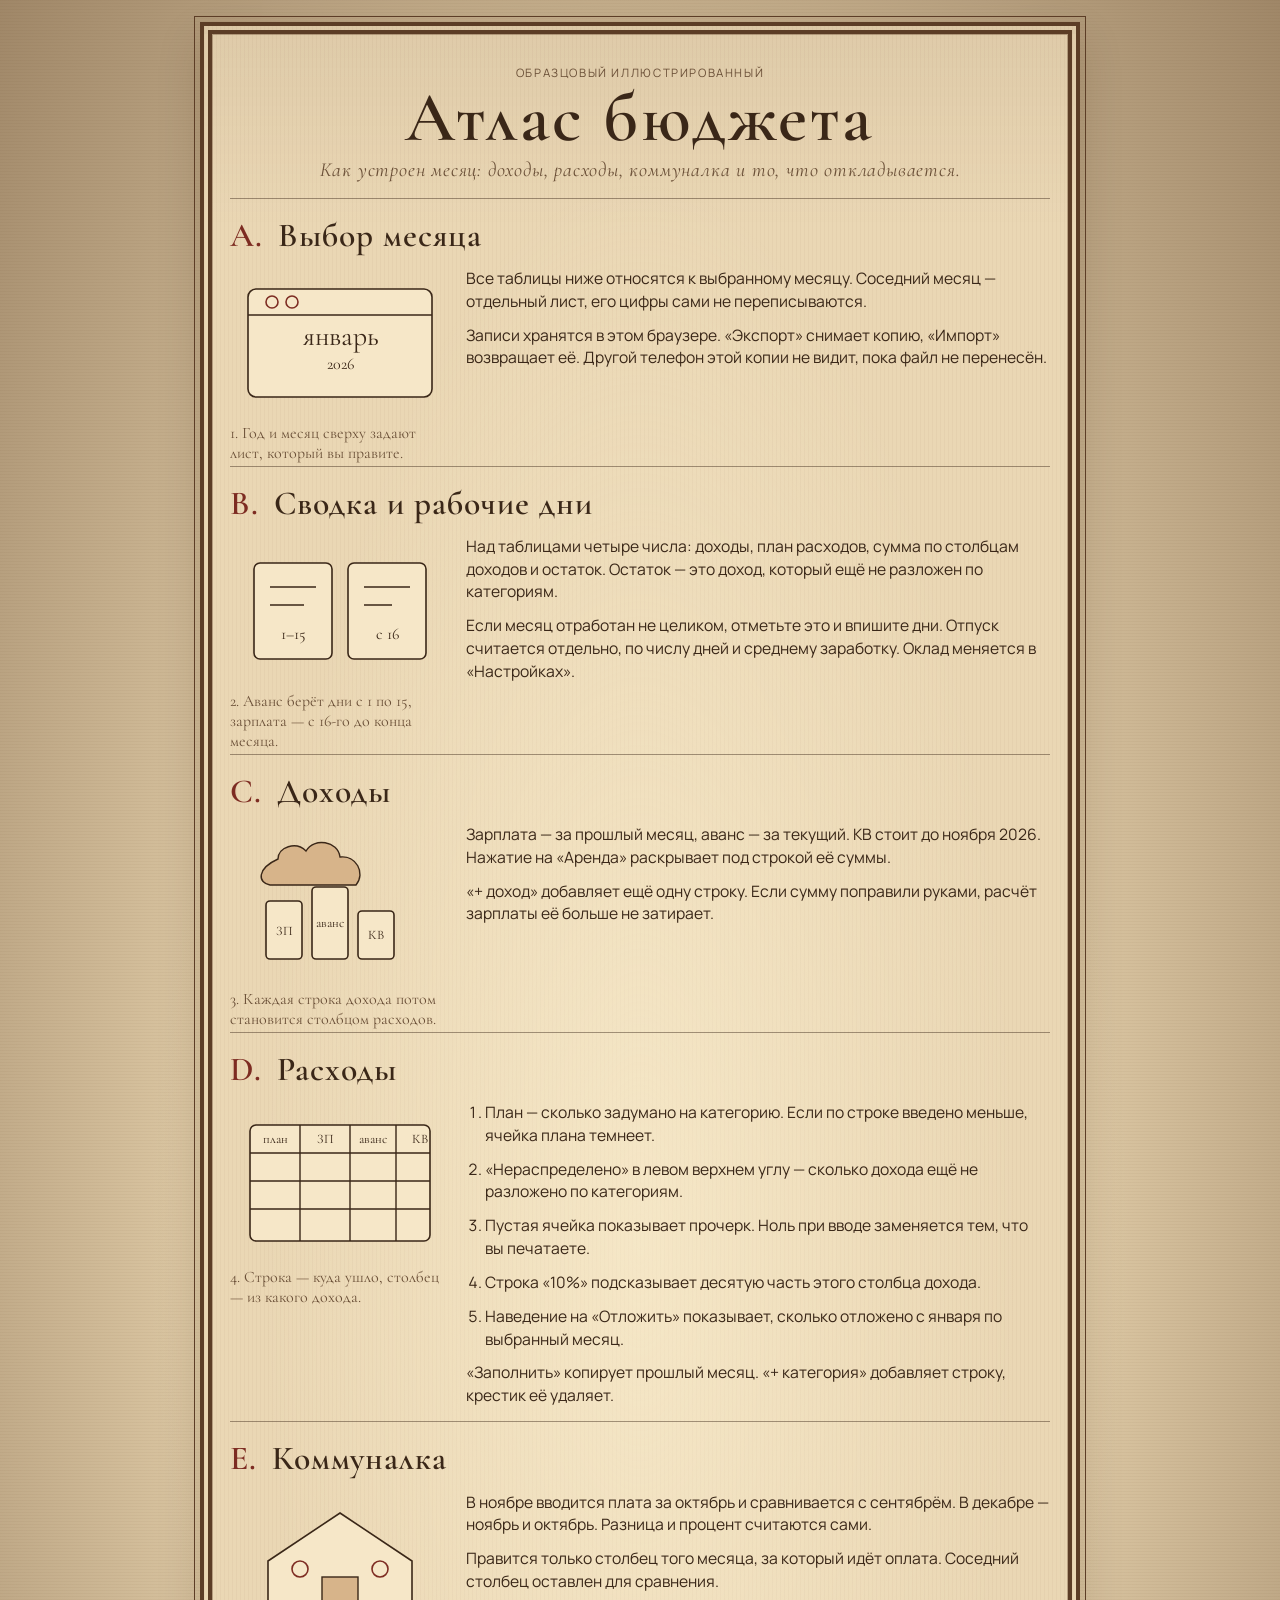
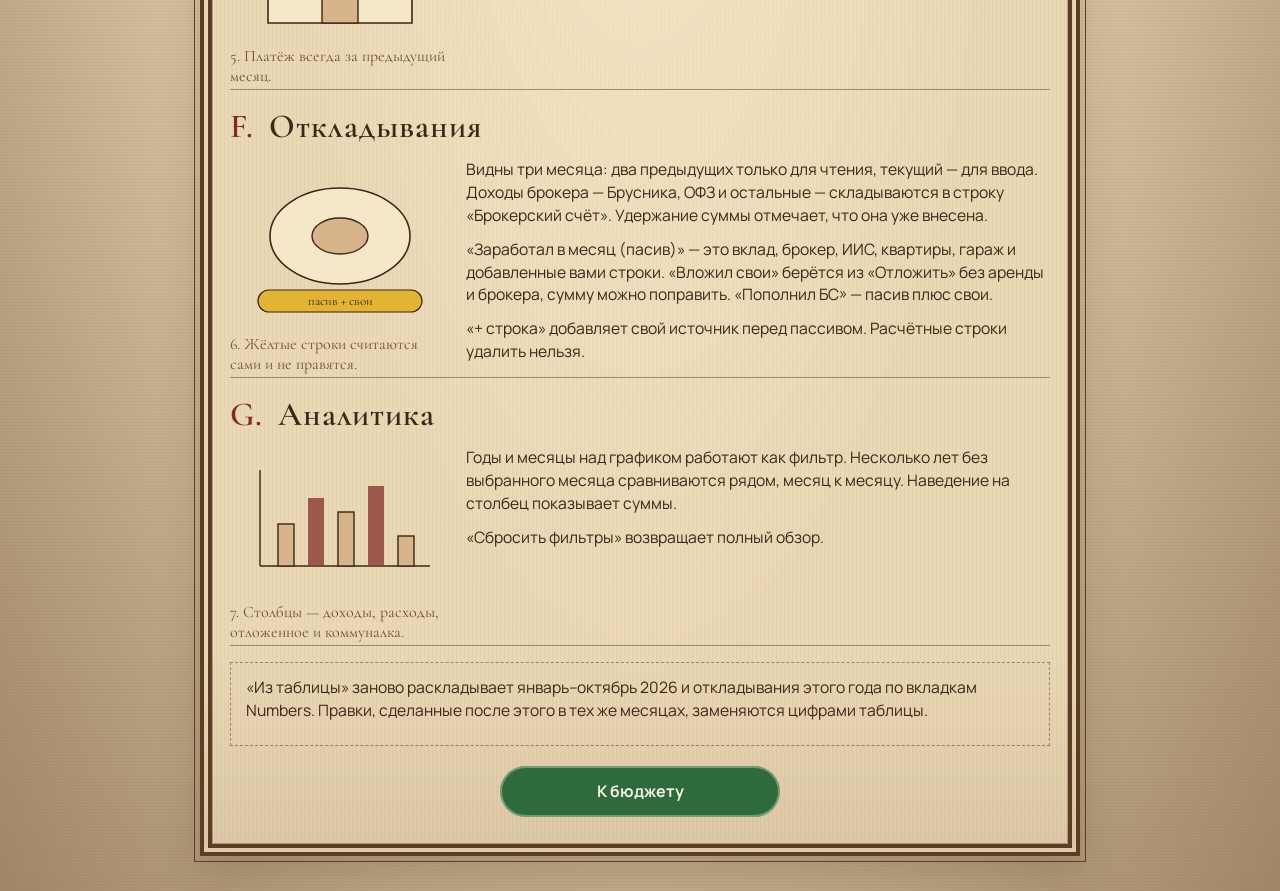
==== commit 8104458f: "Count the expense remainder from income that is not yet assigned. Co-authored-by: Cursor <cursoragen" ====
--- a/guide.html
+++ b/guide.html
@@ -52,7 +52,7 @@
           <figcaption>2. Аванс берёт дни с 1 по 15, зарплата — с 16-го до конца месяца.</figcaption>
         </figure>
         <div class="copy">
-          <p>Над таблицами четыре числа: доходы, план расходов, сумма по столбцам доходов и остаток. Остаток — это доходы минус план.</p>
+          <p>Над таблицами четыре числа: доходы, план расходов, сумма по столбцам доходов и остаток. Остаток — это доход, который ещё не разложен по категориям.</p>
           <p>Если месяц отработан не целиком, отметьте это и впишите дни. Отпуск считается отдельно, по числу дней и среднему заработку. Оклад меняется в «Настройках».</p>
         </div>
       </div>
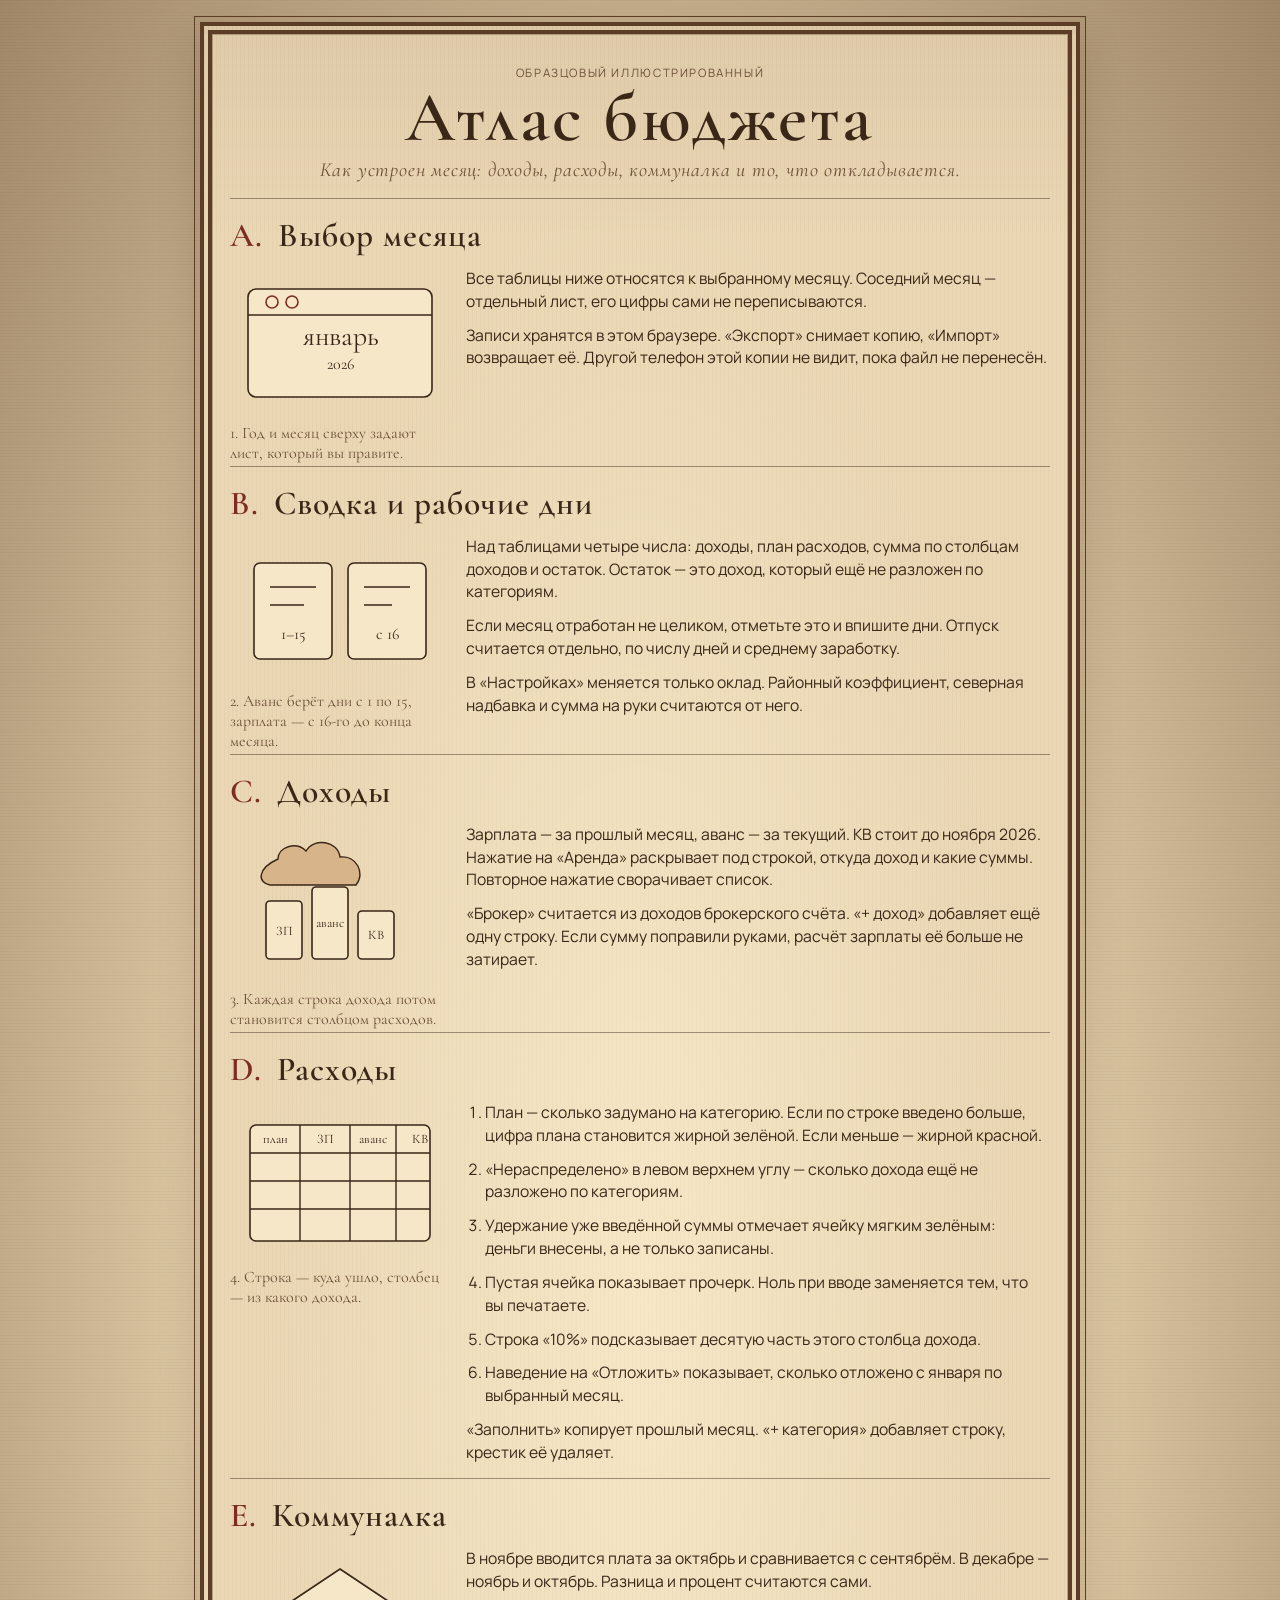
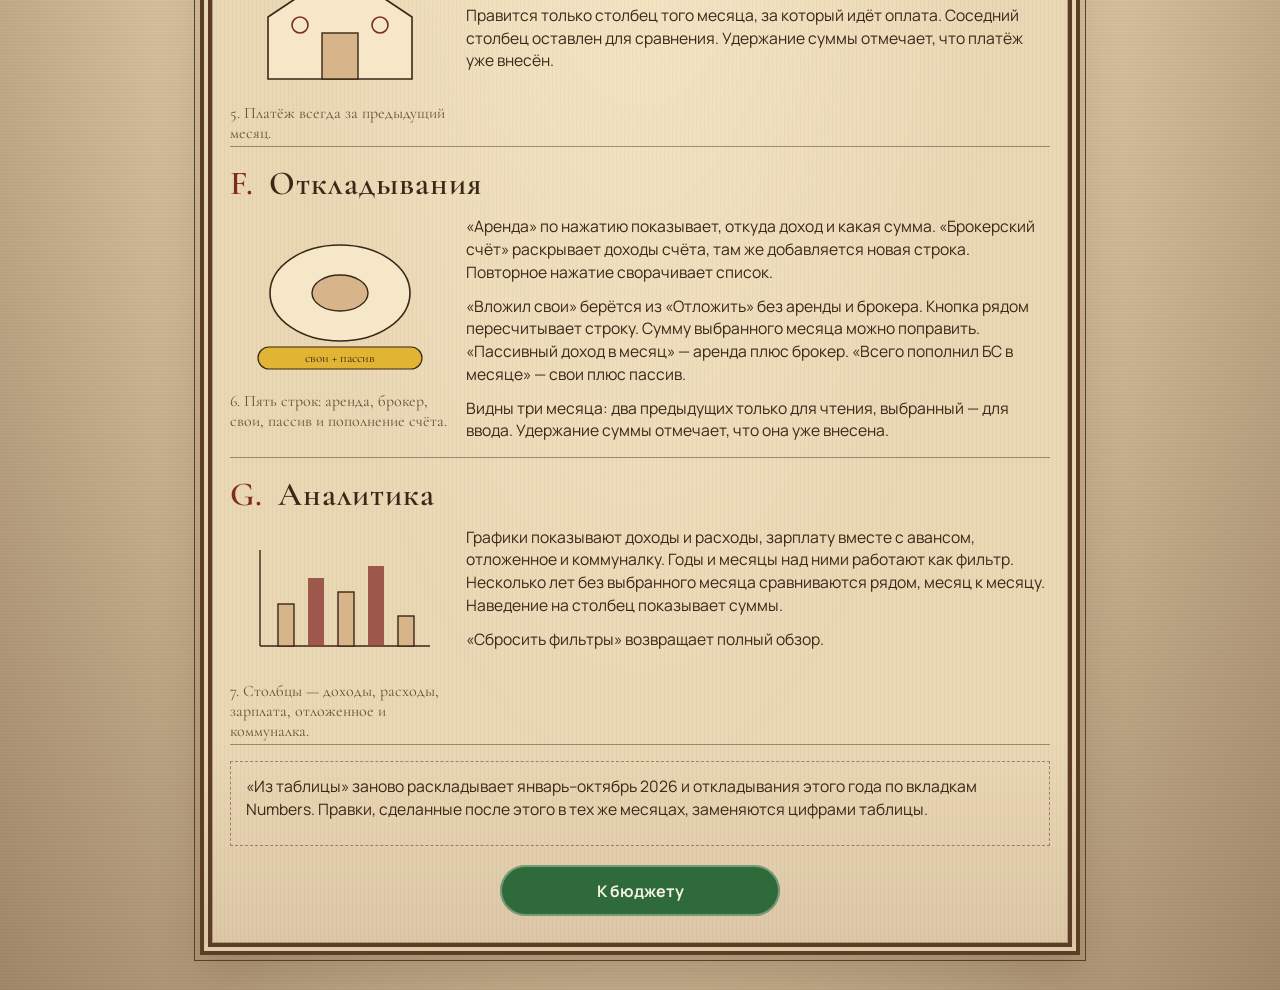
==== commit b1650916: "Describe the current savings rows, plan colors, and paid marks in the atlas. Co-authored-by: Cursor " ====
--- a/guide.html
+++ b/guide.html
@@ -7,7 +7,7 @@
   <link rel="preconnect" href="https://fonts.googleapis.com" />
   <link rel="preconnect" href="https://fonts.gstatic.com" crossorigin />
   <link href="https://fonts.googleapis.com/css2?family=Cormorant+Garamond:ital,wght@0,500;0,600;0,700;1,500&family=Manrope:wght@500;700&display=swap" rel="stylesheet" />
-  <link rel="stylesheet" href="guide.css?v=1.28.3" />
+  <link rel="stylesheet" href="guide.css?v=1.29.2" />
 </head>
 <body>
   <article class="plate">
@@ -53,7 +53,8 @@
         </figure>
         <div class="copy">
           <p>Над таблицами четыре числа: доходы, план расходов, сумма по столбцам доходов и остаток. Остаток — это доход, который ещё не разложен по категориям.</p>
-          <p>Если месяц отработан не целиком, отметьте это и впишите дни. Отпуск считается отдельно, по числу дней и среднему заработку. Оклад меняется в «Настройках».</p>
+          <p>Если месяц отработан не целиком, отметьте это и впишите дни. Отпуск считается отдельно, по числу дней и среднему заработку.</p>
+          <p>В «Настройках» меняется только оклад. Районный коэффициент, северная надбавка и сумма на руки считаются от него.</p>
         </div>
       </div>
     </section>
@@ -74,8 +75,8 @@
           <figcaption>3. Каждая строка дохода потом становится столбцом расходов.</figcaption>
         </figure>
         <div class="copy">
-          <p>Зарплата — за прошлый месяц, аванс — за текущий. КВ стоит до ноября 2026. Нажатие на «Аренда» раскрывает под строкой её суммы.</p>
-          <p>«+ доход» добавляет ещё одну строку. Если сумму поправили руками, расчёт зарплаты её больше не затирает.</p>
+          <p>Зарплата — за прошлый месяц, аванс — за текущий. КВ стоит до ноября 2026. Нажатие на «Аренда» раскрывает под строкой, откуда доход и какие суммы. Повторное нажатие сворачивает список.</p>
+          <p>«Брокер» считается из доходов брокерского счёта. «+ доход» добавляет ещё одну строку. Если сумму поправили руками, расчёт зарплаты её больше не затирает.</p>
         </div>
       </div>
     </section>
@@ -96,8 +97,9 @@
         </figure>
         <div class="copy">
           <ol>
-            <li>План — сколько задумано на категорию. Если по строке введено меньше, ячейка плана темнеет.</li>
+            <li>План — сколько задумано на категорию. Если по строке введено больше, цифра плана становится жирной зелёной. Если меньше — жирной красной.</li>
             <li>«Нераспределено» в левом верхнем углу — сколько дохода ещё не разложено по категориям.</li>
+            <li>Удержание уже введённой суммы отмечает ячейку мягким зелёным: деньги внесены, а не только записаны.</li>
             <li>Пустая ячейка показывает прочерк. Ноль при вводе заменяется тем, что вы печатаете.</li>
             <li>Строка «10%» подсказывает десятую часть этого столбца дохода.</li>
             <li>Наведение на «Отложить» показывает, сколько отложено с января по выбранный месяц.</li>
@@ -121,7 +123,7 @@
         </figure>
         <div class="copy">
           <p>В ноябре вводится плата за октябрь и сравнивается с сентябрём. В декабре — ноябрь и октябрь. Разница и процент считаются сами.</p>
-          <p>Правится только столбец того месяца, за который идёт оплата. Соседний столбец оставлен для сравнения.</p>
+          <p>Правится только столбец того месяца, за который идёт оплата. Соседний столбец оставлен для сравнения. Удержание суммы отмечает, что платёж уже внесён.</p>
         </div>
       </div>
     </section>
@@ -134,14 +136,14 @@
             <ellipse cx="110" cy="78" rx="70" ry="48" class="card" />
             <ellipse cx="110" cy="78" rx="28" ry="18" class="wash" />
             <rect x="28" y="132" width="164" height="22" rx="11" class="gold" />
-            <text x="110" y="147" text-anchor="middle" class="tiny">пасив + свои</text>
+            <text x="110" y="147" text-anchor="middle" class="tiny">свои + пассив</text>
           </svg>
-          <figcaption>6. Жёлтые строки считаются сами и не правятся.</figcaption>
+          <figcaption>6. Пять строк: аренда, брокер, свои, пассив и пополнение счёта.</figcaption>
         </figure>
         <div class="copy">
-          <p>Видны три месяца: два предыдущих только для чтения, текущий — для ввода. Доходы брокера — Брусника, ОФЗ и остальные — складываются в строку «Брокерский счёт». Удержание суммы отмечает, что она уже внесена.</p>
-          <p>«Заработал в месяц (пасив)» — это вклад, брокер, ИИС, квартиры, гараж и добавленные вами строки. «Вложил свои» берётся из «Отложить» без аренды и брокера, сумму можно поправить. «Пополнил БС» — пасив плюс свои.</p>
-          <p>«+ строка» добавляет свой источник перед пассивом. Расчётные строки удалить нельзя.</p>
+          <p>«Аренда» по нажатию показывает, откуда доход и какая сумма. «Брокерский счёт» раскрывает доходы счёта, там же добавляется новая строка. Повторное нажатие сворачивает список.</p>
+          <p>«Вложил свои» берётся из «Отложить» без аренды и брокера. Кнопка рядом пересчитывает строку. Сумму выбранного месяца можно поправить. «Пассивный доход в месяц» — аренда плюс брокер. «Всего пополнил БС в месяце» — свои плюс пассив.</p>
+          <p>Видны три месяца: два предыдущих только для чтения, выбранный — для ввода. Удержание суммы отмечает, что она уже внесена.</p>
         </div>
       </div>
     </section>
@@ -158,10 +160,10 @@
             <rect x="138" y="40" width="16" height="80" class="mark-fill" />
             <rect x="168" y="90" width="16" height="30" class="wash" />
           </svg>
-          <figcaption>7. Столбцы — доходы, расходы, отложенное и коммуналка.</figcaption>
+          <figcaption>7. Столбцы — доходы, расходы, зарплата, отложенное и коммуналка.</figcaption>
         </figure>
         <div class="copy">
-          <p>Годы и месяцы над графиком работают как фильтр. Несколько лет без выбранного месяца сравниваются рядом, месяц к месяцу. Наведение на столбец показывает суммы.</p>
+          <p>Графики показывают доходы и расходы, зарплату вместе с авансом, отложенное и коммуналку. Годы и месяцы над ними работают как фильтр. Несколько лет без выбранного месяца сравниваются рядом, месяц к месяцу. Наведение на столбец показывает суммы.</p>
           <p>«Сбросить фильтры» возвращает полный обзор.</p>
         </div>
       </div>
